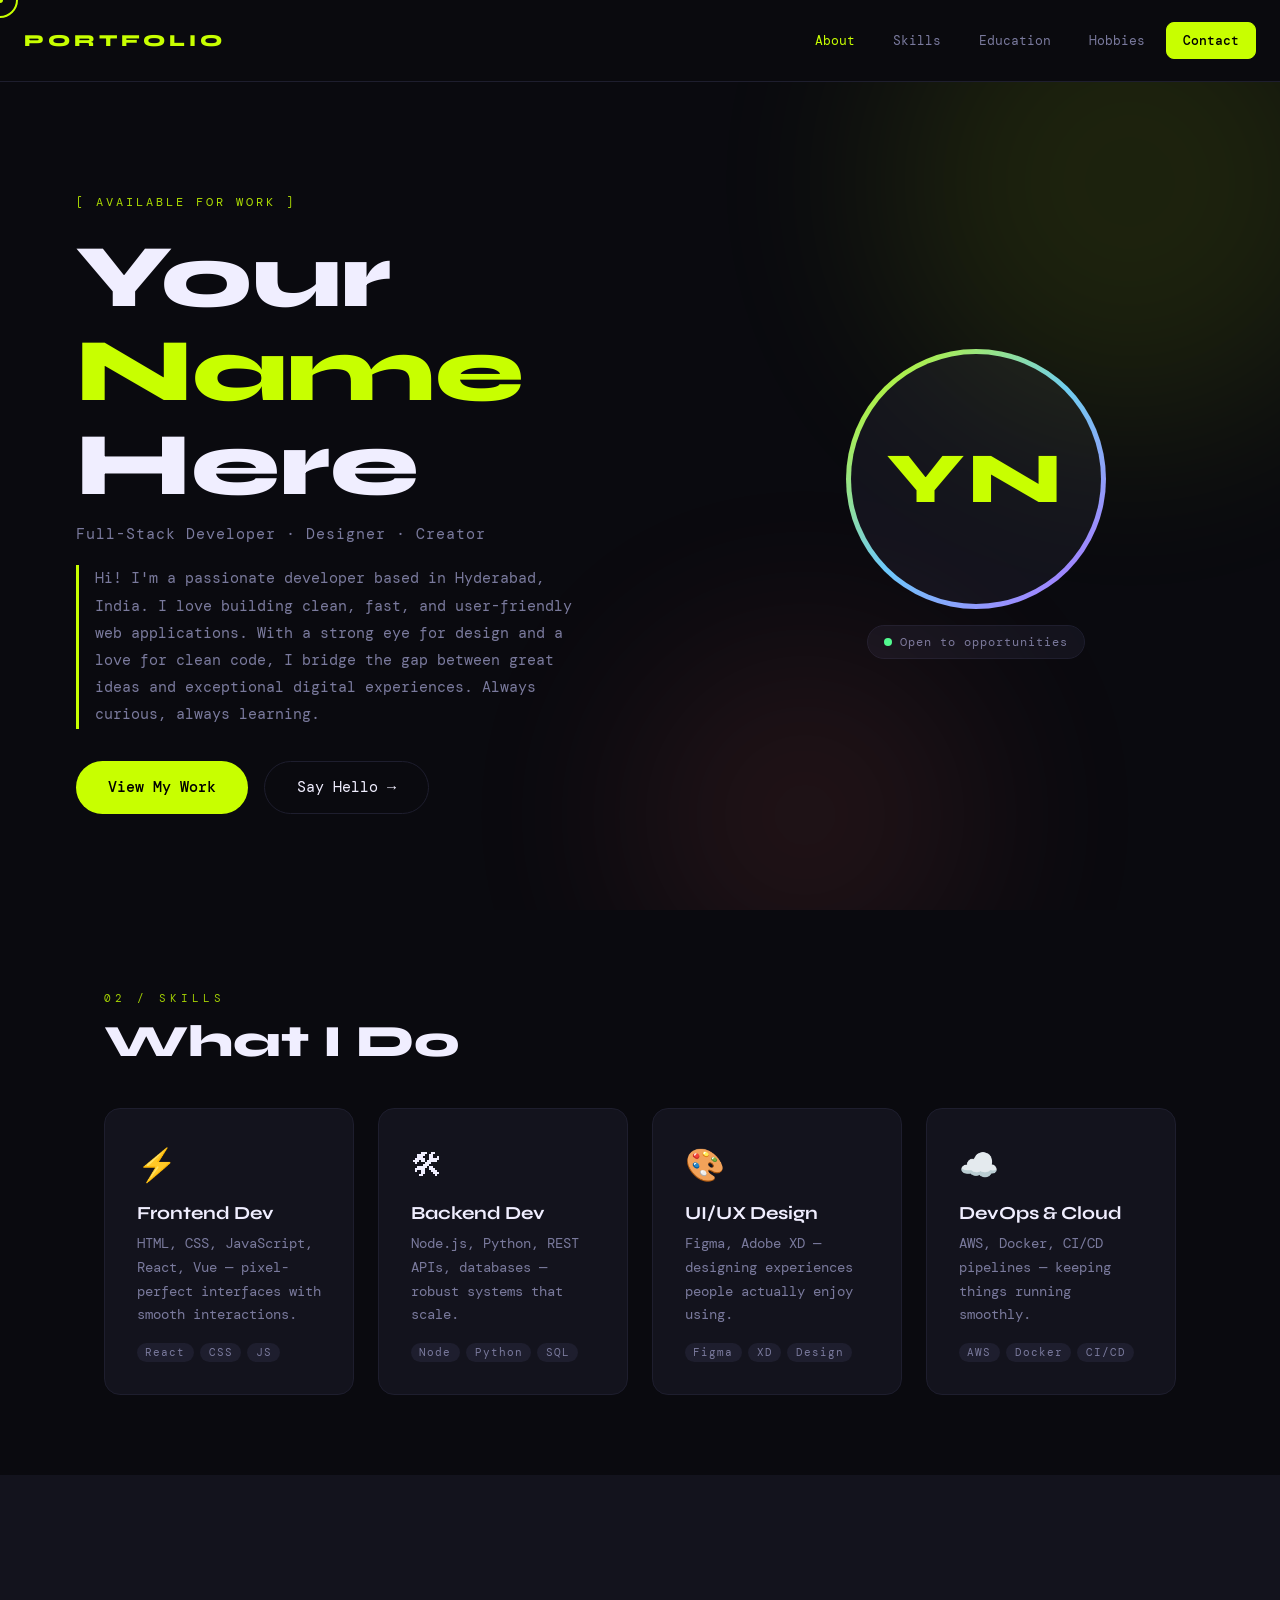
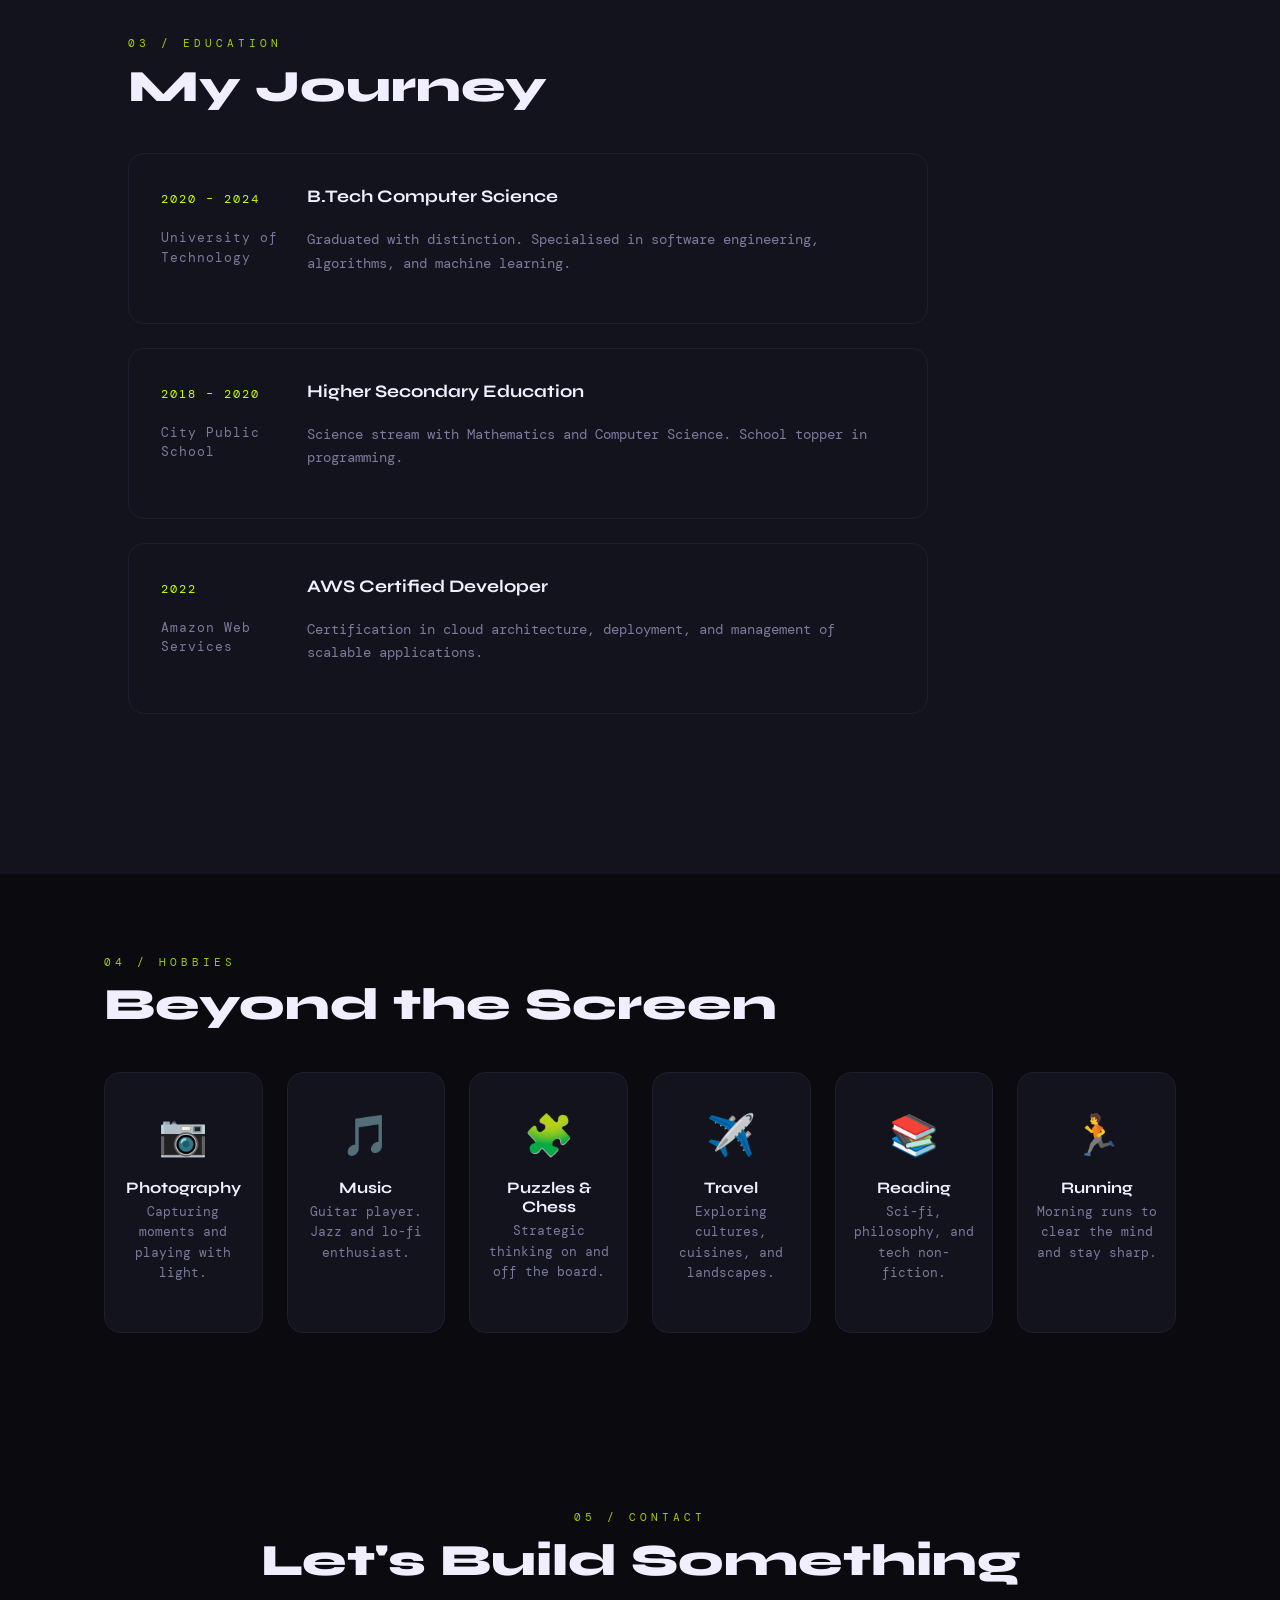
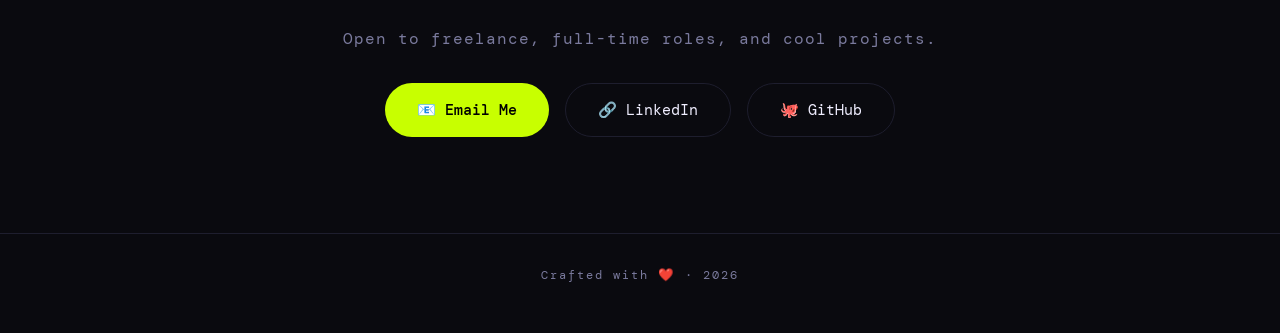
==== index.html @ 64af5836 "Add files via upload" ====
<!DOCTYPE html>
<html lang="en">
<head>
  <meta charset="UTF-8" />
  <meta name="viewport" content="width=device-width, initial-scale=1.0"/>
  <title>My Portfolio</title>

  <!-- ✅ Bootstrap 5 CSS (Bootstrap component requirement) -->
  <link href="https://cdn.jsdelivr.net/npm/bootstrap@5.3.3/dist/css/bootstrap.min.css" rel="stylesheet"/>

  <!-- Google Fonts -->
  <link href="https://fonts.googleapis.com/css2?family=Syne:wght@400;700;800&family=DM+Mono:wght@300;400;500&display=swap" rel="stylesheet"/>

  <!-- ✅ External CSS file -->
  <link rel="stylesheet" href="style.css" />
</head>
<body>

  <!-- Custom Cursor -->
  <div class="cursor" id="cursor"></div>
  <div class="cursor-dot" id="cursorDot"></div>

  <!-- ✅ BOOTSTRAP NAVBAR COMPONENT (responsive hamburger on mobile) -->
  <nav class="navbar navbar-expand-lg sticky-top custom-navbar">
    <div class="container-fluid px-4">
      <a class="navbar-brand logo" href="#">PORTFOLIO</a>

      <button class="navbar-toggler custom-toggler" type="button"
              data-bs-toggle="collapse" data-bs-target="#navMenu"
              aria-controls="navMenu" aria-expanded="false" aria-label="Toggle navigation">
        <span class="navbar-toggler-icon"></span>
      </button>

      <div class="collapse navbar-collapse justify-content-end" id="navMenu">
        <div class="navbar-nav gap-1 align-items-lg-center">
          <button class="nav-btn" data-target="about">About</button>
          <button class="nav-btn" data-target="skills">Skills</button>
          <button class="nav-btn" data-target="education">Education</button>
          <button class="nav-btn" data-target="hobbies">Hobbies</button>
          <button class="nav-btn cta-btn" data-target="contact">Contact</button>
        </div>
      </div>
    </div>
  </nav>

  <!-- ✅ HERO — Name + Photo/Avatar + Bio -->
  <section class="hero" id="about">
    <div class="container-fluid">
      <div class="row align-items-center gy-5">

        <!-- Left: Name + Bio -->
        <div class="col-lg-7 col-12">
          <div class="hero-tag">[ AVAILABLE FOR WORK ]</div>

          <!-- ✅ NAME -->
          <h1 class="hero-name">Your <span class="highlight">Name</span><br/>Here</h1>
          <p class="hero-role">Full-Stack Developer · Designer · Creator</p>

          <!-- ✅ BIO -->
          <p class="hero-bio">
            Hi! I'm a passionate developer based in Hyderabad, India. I love building
            clean, fast, and user-friendly web applications. With a strong eye for design
            and a love for clean code, I bridge the gap between great ideas and
            exceptional digital experiences. Always curious, always learning.
          </p>

          <div class="hero-btns">
            <button class="btn-primary" onclick="scrollToSection('skills')">View My Work</button>
            <button class="btn-outline" onclick="scrollToSection('contact')">Say Hello →</button>
          </div>
        </div>

        <!-- Right: ✅ PHOTO / AVATAR -->
        <div class="col-lg-5 col-12 text-center">
          <div class="avatar-wrapper">
            <div class="avatar-ring">
              <!--
                Initials avatar shown by default.
                To use your real photo, remove the div below and uncomment the img tag.
              -->
              <div class="avatar-initials" id="avatarInitials">YN</div>
              <!-- <img src="your-photo.jpg" alt="Your Name" class="avatar-photo"/> -->
            </div>
            <div class="avatar-status">
              <span class="status-dot"></span> Open to opportunities
            </div>
          </div>
        </div>

      </div>
    </div>
    <div class="hero-blob blob1"></div>
    <div class="hero-blob blob2"></div>
  </section>

  <!-- SKILLS -->
  <section class="section" id="skills">
    <div class="section-label">02 / SKILLS</div>
    <h2 class="section-title">What I Do</h2>

    <!-- ✅ Bootstrap responsive grid -->
    <div class="row gy-4">
      <div class="col-lg-3 col-sm-6 col-12">
        <div class="card skill-card h-100" data-color="#ff6b6b">
          <div class="card-icon">⚡</div>
          <h3>Frontend Dev</h3>
          <p>HTML, CSS, JavaScript, React, Vue — pixel-perfect interfaces with smooth interactions.</p>
          <!-- ✅ Bootstrap Badges -->
          <div class="card-tags">
            <span class="badge bs-badge">React</span>
            <span class="badge bs-badge">CSS</span>
            <span class="badge bs-badge">JS</span>
          </div>
        </div>
      </div>
      <div class="col-lg-3 col-sm-6 col-12">
        <div class="card skill-card h-100" data-color="#6bcbff">
          <div class="card-icon">🛠</div>
          <h3>Backend Dev</h3>
          <p>Node.js, Python, REST APIs, databases — robust systems that scale.</p>
          <div class="card-tags">
            <span class="badge bs-badge">Node</span>
            <span class="badge bs-badge">Python</span>
            <span class="badge bs-badge">SQL</span>
          </div>
        </div>
      </div>
      <div class="col-lg-3 col-sm-6 col-12">
        <div class="card skill-card h-100" data-color="#b46bff">
          <div class="card-icon">🎨</div>
          <h3>UI/UX Design</h3>
          <p>Figma, Adobe XD — designing experiences people actually enjoy using.</p>
          <div class="card-tags">
            <span class="badge bs-badge">Figma</span>
            <span class="badge bs-badge">XD</span>
            <span class="badge bs-badge">Design</span>
          </div>
        </div>
      </div>
      <div class="col-lg-3 col-sm-6 col-12">
        <div class="card skill-card h-100" data-color="#6bffb4">
          <div class="card-icon">☁️</div>
          <h3>DevOps & Cloud</h3>
          <p>AWS, Docker, CI/CD pipelines — keeping things running smoothly.</p>
          <div class="card-tags">
            <span class="badge bs-badge">AWS</span>
            <span class="badge bs-badge">Docker</span>
            <span class="badge bs-badge">CI/CD</span>
          </div>
        </div>
      </div>
    </div>
  </section>

  <!-- EDUCATION -->
  <section class="alt-section" id="education">
    <div class="section">
      <div class="section-label">03 / EDUCATION</div>
      <h2 class="section-title">My Journey</h2>
      <div class="timeline">
        <div class="timeline-item card" data-color="#ffd86b">
          <div class="timeline-year">2020 – 2024</div>
          <h3>B.Tech Computer Science</h3>
          <div class="timeline-school">University of Technology</div>
          <p>Graduated with distinction. Specialised in software engineering, algorithms, and machine learning.</p>
        </div>
        <div class="timeline-item card" data-color="#ff9f6b">
          <div class="timeline-year">2018 – 2020</div>
          <h3>Higher Secondary Education</h3>
          <div class="timeline-school">City Public School</div>
          <p>Science stream with Mathematics and Computer Science. School topper in programming.</p>
        </div>
        <div class="timeline-item card" data-color="#6bffda">
          <div class="timeline-year">2022</div>
          <h3>AWS Certified Developer</h3>
          <div class="timeline-school">Amazon Web Services</div>
          <p>Certification in cloud architecture, deployment, and management of scalable applications.</p>
        </div>
      </div>
    </div>
  </section>

  <!-- HOBBIES -->
  <section class="section" id="hobbies">
    <div class="section-label">04 / HOBBIES</div>
    <h2 class="section-title">Beyond the Screen</h2>

    <!-- ✅ Bootstrap responsive grid -->
    <div class="row gy-4">
      <div class="col-lg-2 col-sm-4 col-6">
        <div class="hobby-card card h-100" data-color="#ff6b9d">
          <span class="hobby-emoji">📷</span><h3>Photography</h3>
          <p>Capturing moments and playing with light.</p>
        </div>
      </div>
      <div class="col-lg-2 col-sm-4 col-6">
        <div class="hobby-card card h-100" data-color="#6b9dff">
          <span class="hobby-emoji">🎵</span><h3>Music</h3>
          <p>Guitar player. Jazz and lo-fi enthusiast.</p>
        </div>
      </div>
      <div class="col-lg-2 col-sm-4 col-6">
        <div class="hobby-card card h-100" data-color="#ffb36b">
          <span class="hobby-emoji">🧩</span><h3>Puzzles & Chess</h3>
          <p>Strategic thinking on and off the board.</p>
        </div>
      </div>
      <div class="col-lg-2 col-sm-4 col-6">
        <div class="hobby-card card h-100" data-color="#6bffb4">
          <span class="hobby-emoji">✈️</span><h3>Travel</h3>
          <p>Exploring cultures, cuisines, and landscapes.</p>
        </div>
      </div>
      <div class="col-lg-2 col-sm-4 col-6">
        <div class="hobby-card card h-100" data-color="#d46bff">
          <span class="hobby-emoji">📚</span><h3>Reading</h3>
          <p>Sci-fi, philosophy, and tech non-fiction.</p>
        </div>
      </div>
      <div class="col-lg-2 col-sm-4 col-6">
        <div class="hobby-card card h-100" data-color="#ff6b6b">
          <span class="hobby-emoji">🏃</span><h3>Running</h3>
          <p>Morning runs to clear the mind and stay sharp.</p>
        </div>
      </div>
    </div>
  </section>

  <!-- CONTACT -->
  <section class="section contact-section" id="contact">
    <div class="section-label">05 / CONTACT</div>
    <h2 class="section-title">Let's Build Something</h2>
    <p class="contact-sub">Open to freelance, full-time roles, and cool projects.</p>
    <div class="contact-btns">
      <button class="btn-primary" onclick="alert('Opening Email...')">📧 Email Me</button>
      <button class="btn-outline" onclick="alert('Opening LinkedIn...')">🔗 LinkedIn</button>
      <button class="btn-outline" onclick="alert('Opening GitHub...')">🐙 GitHub</button>
    </div>
  </section>

  <footer>
    <p>Crafted with ❤️ · <span id="year"></span></p>
  </footer>

  <!-- ✅ Bootstrap 5 JS (required for navbar mobile collapse) -->
  <script src="https://cdn.jsdelivr.net/npm/bootstrap@5.3.3/dist/js/bootstrap.bundle.min.js"></script>
  <script src="script.js"></script>
</body>
</html>
---- style.css ----
/* ─── CSS Variables ─────────────────────────────────────── */
:root {
  --bg: #0a0a0f;
  --surface: #13131d;
  --border: #1e1e2e;
  --text: #f0eeff;
  --muted: #7a7a9d;
  --accent: #c8ff00;
  --accent2: #ff6b6b;
  --font-display: 'Syne', sans-serif;
  --font-mono: 'DM Mono', monospace;
  --radius: 16px;
  --transition: 0.35s cubic-bezier(0.4, 0, 0.2, 1);
}

/* ─── Reset ──────────────────────────────────────────────── */
*, *::before, *::after { box-sizing: border-box; margin: 0; padding: 0; }
html { scroll-behavior: smooth; }
body {
  background: var(--bg);
  color: var(--text);
  font-family: var(--font-mono);
  cursor: none;
  overflow-x: hidden;
}

/* ─── Custom Cursor ──────────────────────────────────────── */
.cursor {
  width: 36px; height: 36px;
  border: 2px solid var(--accent);
  border-radius: 50%;
  position: fixed;
  top: 0; left: 0;
  pointer-events: none;
  z-index: 9999;
  transition: transform 0.1s ease, border-color 0.3s ease,
              background 0.3s ease, width 0.25s ease,
              height 0.25s ease, opacity 0.3s ease;
  transform: translate(-50%, -50%);
}
.cursor-dot {
  width: 6px; height: 6px;
  background: var(--accent);
  border-radius: 50%;
  position: fixed;
  top: 0; left: 0;
  pointer-events: none;
  z-index: 9999;
  transform: translate(-50%, -50%);
  transition: background 0.3s ease;
}
body.cursor-circle .cursor {
  width: 60px; height: 60px;
  border-color: var(--accent2);
  background: rgba(255, 107, 107, 0.1);
}
body.cursor-circle .cursor-dot { background: var(--accent2); }
body.cursor-hand { cursor: pointer; }
body.cursor-hand .cursor  { opacity: 0; }
body.cursor-hand .cursor-dot { opacity: 0; }

/* ─── Bootstrap Navbar Override ──────────────────────────── */
.custom-navbar {
  background: rgba(10, 10, 15, 0.9) !important;
  backdrop-filter: blur(14px);
  border-bottom: 1px solid var(--border);
  padding: 0.85rem 0;
}
.navbar-brand.logo {
  font-family: var(--font-display);
  font-weight: 800;
  font-size: 1.05rem;
  letter-spacing: 4px;
  color: var(--accent) !important;
  text-decoration: none;
}

/* Override Bootstrap hamburger icon color */
.custom-toggler { border-color: var(--border) !important; }
.custom-toggler .navbar-toggler-icon {
  filter: invert(1) sepia(1) saturate(5) hue-rotate(30deg);
}
.custom-toggler:focus { box-shadow: 0 0 0 2px var(--accent) !important; }

/* Collapsed nav on mobile — add padding */
#navMenu { padding: 0.5rem 0; }
#navMenu .navbar-nav { flex-direction: column; gap: 0.25rem; }
@media (min-width: 992px) {
  #navMenu .navbar-nav { flex-direction: row; }
}

/* ─── Nav Buttons ────────────────────────────────────────── */
.nav-btn {
  background: transparent;
  border: 1px solid transparent;
  color: var(--muted);
  font-family: var(--font-mono);
  font-size: 0.82rem;
  padding: 0.5rem 1rem;
  border-radius: 8px;
  cursor: pointer;
  transition: color var(--transition), border-color var(--transition),
              background var(--transition), transform 0.15s ease;
}
.nav-btn:hover {
  color: var(--text);
  border-color: var(--border);
  background: var(--surface);
  transform: translateY(-2px);
}
.nav-btn:active {
  background: var(--accent);
  color: #000;
  border-color: var(--accent);
  transform: scale(0.95);
}
.cta-btn {
  background: var(--accent) !important;
  color: #000 !important;
  font-weight: 500;
  border-color: var(--accent) !important;
}
.cta-btn:hover { background: #d8ff20 !important; transform: translateY(-2px) scale(1.04); }
.cta-btn:active { background: #aadd00 !important; transform: scale(0.95); }

/* ─── Action Buttons ─────────────────────────────────────── */
.btn-primary {
  background: var(--accent);
  color: #000;
  border: none;
  font-family: var(--font-mono);
  font-size: 0.95rem;
  font-weight: 500;
  padding: 0.9rem 2rem;
  border-radius: 50px;
  cursor: pointer;
  transition: background var(--transition), transform 0.15s ease, box-shadow var(--transition);
}
.btn-primary:hover { background: #d8ff20; transform: translateY(-3px); box-shadow: 0 12px 40px rgba(200,255,0,0.25); }
.btn-primary:active { background: #aacc00; transform: scale(0.95); box-shadow: none; }

.btn-outline {
  background: transparent;
  color: var(--text);
  border: 1.5px solid var(--border);
  font-family: var(--font-mono);
  font-size: 0.95rem;
  padding: 0.9rem 2rem;
  border-radius: 50px;
  cursor: pointer;
  transition: border-color var(--transition), background var(--transition),
              color var(--transition), transform 0.15s ease;
}
.btn-outline:hover { border-color: var(--accent); color: var(--accent); transform: translateY(-3px); }
.btn-outline:active { background: var(--accent); color: #000; border-color: var(--accent); transform: scale(0.95); }

/* ─── Hero ───────────────────────────────────────────────── */
.hero {
  min-height: 92vh;
  display: flex;
  flex-direction: column;
  justify-content: center;
  padding: 5rem 4rem 4rem;
  position: relative;
  overflow: hidden;
}
.hero-tag {
  font-size: 0.72rem;
  letter-spacing: 3px;
  color: var(--accent);
  margin-bottom: 1.2rem;
  opacity: 0.85;
}
.hero-name {
  font-family: var(--font-display);
  font-size: clamp(2.8rem, 7vw, 6rem);
  font-weight: 800;
  line-height: 1.05;
  margin-bottom: 0.7rem;
}
.highlight { color: var(--accent); }
.hero-role {
  font-size: 0.95rem;
  color: var(--muted);
  margin-bottom: 1.2rem;
  letter-spacing: 1px;
}

/* ✅ Bio paragraph */
.hero-bio {
  font-size: 0.92rem;
  color: var(--muted);
  line-height: 1.85;
  max-width: 520px;
  margin-bottom: 2rem;
  border-left: 3px solid var(--accent);
  padding-left: 1rem;
}

.hero-btns { display: flex; gap: 1rem; flex-wrap: wrap; }

/* ─── Avatar ─────────────────────────────────────────────── */
.avatar-wrapper { display: inline-block; position: relative; }

.avatar-ring {
  width: 260px;
  height: 260px;
  border-radius: 50%;
  background: linear-gradient(135deg, var(--accent) 0%, #6bcbff 50%, #b46bff 100%);
  padding: 4px;
  display: flex;
  align-items: center;
  justify-content: center;
  animation: spinRing 8s linear infinite;
  margin: 0 auto 1rem;
}
@keyframes spinRing {
  from { filter: hue-rotate(0deg); }
  to   { filter: hue-rotate(360deg); }
}

/* Initials avatar */
.avatar-initials {
  width: 250px;
  height: 250px;
  border-radius: 50%;
  background: var(--surface);
  display: flex;
  align-items: center;
  justify-content: center;
  font-family: var(--font-display);
  font-size: 4.5rem;
  font-weight: 800;
  color: var(--accent);
  letter-spacing: 4px;
  user-select: none;
}

/* Real photo avatar */
.avatar-photo {
  width: 250px;
  height: 250px;
  border-radius: 50%;
  object-fit: cover;
  display: block;
}

.avatar-status {
  display: inline-flex;
  align-items: center;
  gap: 0.5rem;
  font-size: 0.78rem;
  color: var(--muted);
  background: var(--surface);
  border: 1px solid var(--border);
  padding: 0.4rem 1rem;
  border-radius: 50px;
  letter-spacing: 1px;
}
.status-dot {
  width: 8px; height: 8px;
  background: #4cff91;
  border-radius: 50%;
  animation: pulse 2s infinite;
}
@keyframes pulse {
  0%, 100% { opacity: 1; transform: scale(1); }
  50%       { opacity: 0.5; transform: scale(0.8); }
}

/* Blobs */
.hero-blob {
  position: absolute;
  border-radius: 50%;
  filter: blur(100px);
  opacity: 0.1;
  pointer-events: none;
}
.blob1 {
  width: 500px; height: 500px;
  background: var(--accent);
  top: -150px; right: -100px;
  animation: float 8s ease-in-out infinite;
}
.blob2 {
  width: 350px; height: 350px;
  background: var(--accent2);
  bottom: -80px; right: 300px;
  animation: float 11s ease-in-out infinite reverse;
}
@keyframes float {
  0%, 100% { transform: translateY(0) scale(1); }
  50%       { transform: translateY(-25px) scale(1.04); }
}

/* ─── Sections ───────────────────────────────────────────── */
.section {
  padding: 5rem 4rem;
  max-width: 1200px;
  margin: 0 auto;
}
.alt-section {
  background: var(--surface);
  padding: 5rem 4rem;
}
.section-label {
  font-size: 0.7rem;
  letter-spacing: 4px;
  color: var(--accent);
  margin-bottom: 0.5rem;
  opacity: 0.8;
}
.section-title {
  font-family: var(--font-display);
  font-size: clamp(1.8rem, 4vw, 2.8rem);
  font-weight: 800;
  margin-bottom: 2.5rem;
}

/* ─── Cards (override Bootstrap card) ───────────────────── */
.card {
  background: var(--surface) !important;
  border: 1px solid var(--border) !important;
  border-radius: var(--radius) !important;
  color: var(--text) !important;
  padding: 2rem;
  transition: transform var(--transition), box-shadow var(--transition),
              border-color var(--transition), background var(--transition);
  position: relative;
  overflow: hidden;
}
.card::before {
  content: '';
  position: absolute;
  inset: 0;
  background: var(--card-color, transparent);
  opacity: 0;
  transition: opacity 0.4s ease;
  border-radius: var(--radius);
}
.card:hover { transform: translateY(-6px); border-color: var(--card-color, var(--accent)) !important; }
.card:hover::before { opacity: 0.07; }
.card:hover { box-shadow: 0 20px 60px rgba(0,0,0,0.4) !important; }
.card.clicked {
  border-color: var(--card-color, var(--accent)) !important;
  box-shadow: 0 0 0 3px var(--card-color, var(--accent)), 0 20px 60px rgba(0,0,0,0.5) !important;
  transform: translateY(-8px) scale(1.02);
}
.card.clicked::before { opacity: 0.14; }

/* ─── Skill Cards ────────────────────────────────────────── */
.skill-card .card-icon { font-size: 2rem; margin-bottom: 0.8rem; }
.skill-card h3 {
  font-family: var(--font-display);
  font-size: 1.15rem;
  font-weight: 700;
  margin-bottom: 0.5rem;
}
.skill-card p { color: var(--muted); font-size: 0.87rem; line-height: 1.7; margin-bottom: 1rem; }

/* ✅ Bootstrap Badge overrides */
.card-tags { display: flex; gap: 0.4rem; flex-wrap: wrap; }
.bs-badge {
  background: var(--border) !important;
  color: var(--muted) !important;
  font-family: var(--font-mono);
  font-size: 0.7rem !important;
  padding: 0.35em 0.75em !important;
  border-radius: 50px !important;
  font-weight: 400 !important;
  letter-spacing: 1px;
  transition: background 0.3s, color 0.3s;
}
.card.clicked .bs-badge { background: var(--card-color) !important; color: #000 !important; }

/* ─── Timeline / Education ───────────────────────────────── */
.timeline { display: flex; flex-direction: column; gap: 1.5rem; max-width: 800px; }
.timeline-item { display: grid; grid-template-columns: 130px 1fr; gap: 1rem; align-items: start; }
.timeline-year { font-size: 0.75rem; color: var(--accent); letter-spacing: 2px; padding-top: 0.25rem; white-space: nowrap; }
.timeline-school { font-size: 0.8rem; color: var(--muted); margin-bottom: 0.4rem; letter-spacing: 1px; }
.timeline-item h3 { font-family: var(--font-display); font-size: 1.1rem; font-weight: 700; margin-bottom: 0.3rem; }
.timeline-item p { color: var(--muted); font-size: 0.86rem; line-height: 1.7; }

/* ─── Hobby Cards ────────────────────────────────────────── */
.hobby-card { text-align: center; padding: 2rem 1rem; }
.hobby-emoji { display: block; font-size: 2.5rem; margin-bottom: 0.8rem; transition: transform 0.3s ease; }
.hobby-card:hover .hobby-emoji { transform: scale(1.3) rotate(-6deg); }
.hobby-card h3 { font-family: var(--font-display); font-size: 1rem; font-weight: 700; margin-bottom: 0.3rem; }
.hobby-card p { color: var(--muted); font-size: 0.8rem; line-height: 1.6; }

/* ─── Contact ────────────────────────────────────────────── */
.contact-section { text-align: center; padding: 6rem 4rem; }
.contact-sub { color: var(--muted); font-size: 1rem; margin-bottom: 2rem; letter-spacing: 1px; }
.contact-btns { display: flex; gap: 1rem; justify-content: center; flex-wrap: wrap; }

/* ─── Footer ─────────────────────────────────────────────── */
footer {
  text-align: center;
  padding: 2rem;
  color: var(--muted);
  font-size: 0.78rem;
  border-top: 1px solid var(--border);
  letter-spacing: 2px;
}

/* ─── Scrollbar ──────────────────────────────────────────── */
::-webkit-scrollbar { width: 6px; }
::-webkit-scrollbar-track { background: var(--bg); }
::-webkit-scrollbar-thumb { background: var(--border); border-radius: 3px; }
::-webkit-scrollbar-thumb:hover { background: var(--accent); }

/* ─── Responsive ─────────────────────────────────────────── */
@media (max-width: 991px) {
  .hero { padding: 4rem 2rem 3rem; min-height: auto; }
  .section { padding: 4rem 2rem; }
  .alt-section { padding: 4rem 2rem; }
  .contact-section { padding: 4rem 2rem; }
  .avatar-ring { width: 200px; height: 200px; }
  .avatar-initials { width: 192px; height: 192px; font-size: 3.5rem; }
  .avatar-photo { width: 192px; height: 192px; }
}
@media (max-width: 575px) {
  .hero-name { font-size: 2.4rem; }
  .timeline-item { grid-template-columns: 1fr; }
  .timeline-year { padding-top: 0; }
  .hero-bio { font-size: 0.87rem; }
  .avatar-ring { width: 160px; height: 160px; }
  .avatar-initials { width: 152px; height: 152px; font-size: 2.8rem; }
  .avatar-photo { width: 152px; height: 152px; }
}

/* ─── Page Load Fade ─────────────────────────────────────── */
body { animation: pageIn 0.6s ease both; }
@keyframes pageIn {
  from { opacity: 0; }
  to   { opacity: 1; }
}
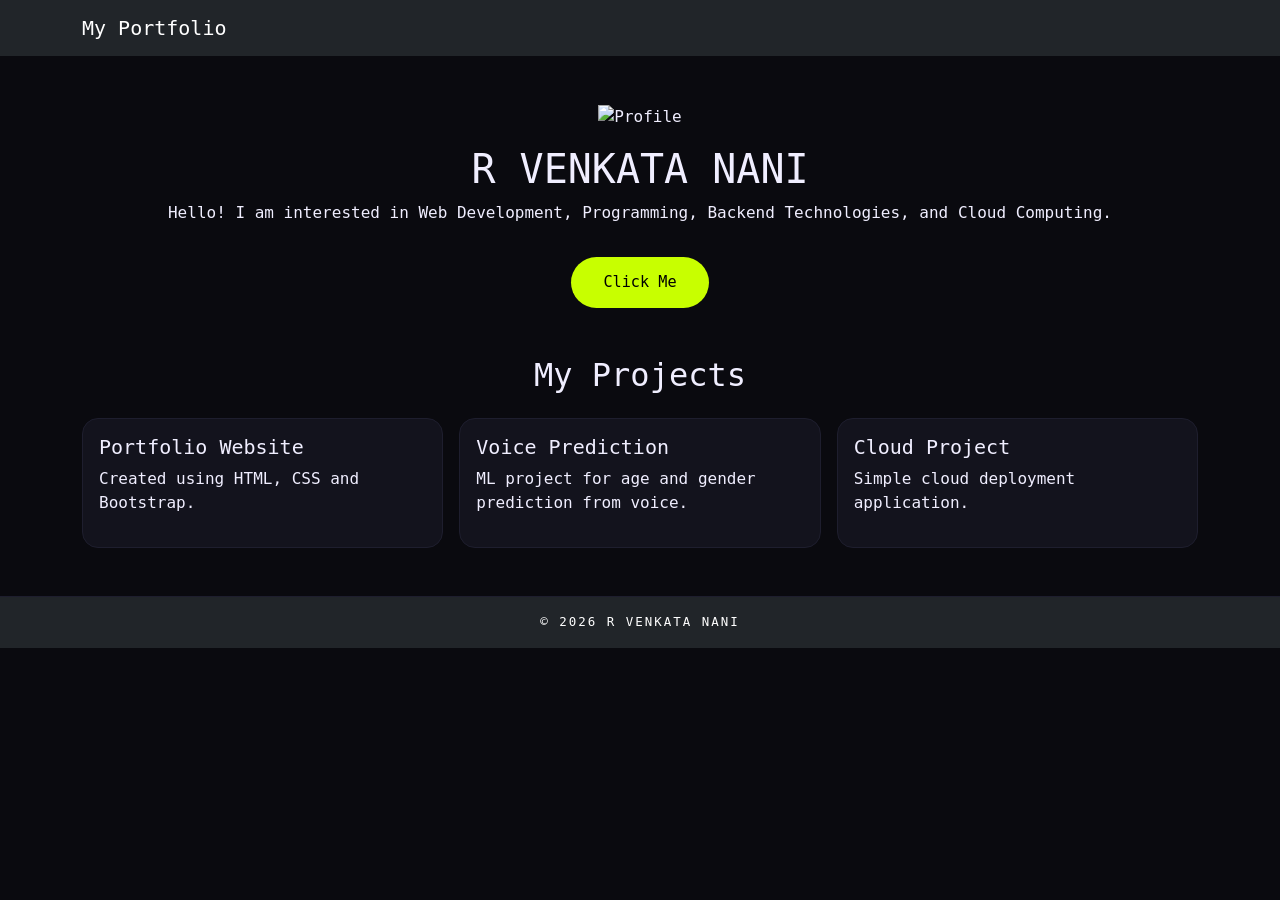
==== commit 887b83d8: "index.html" ====
--- a/index.html
+++ b/index.html
@@ -1,249 +1,59 @@
 <!DOCTYPE html>
 <html lang="en">
 <head>
-  <meta charset="UTF-8" />
-  <meta name="viewport" content="width=device-width, initial-scale=1.0"/>
-  <title>My Portfolio</title>
-
-  <!-- ✅ Bootstrap 5 CSS (Bootstrap component requirement) -->
-  <link href="https://cdn.jsdelivr.net/npm/bootstrap@5.3.3/dist/css/bootstrap.min.css" rel="stylesheet"/>
-
-  <!-- Google Fonts -->
-  <link href="https://fonts.googleapis.com/css2?family=Syne:wght@400;700;800&family=DM+Mono:wght@300;400;500&display=swap" rel="stylesheet"/>
-
-  <!-- ✅ External CSS file -->
-  <link rel="stylesheet" href="style.css" />
+    <meta charset="UTF-8">
+    <meta name="viewport" content="width=device-width, initial-scale=1.0">
+    <title>R VENKATA NANI Portfolio</title>
+    <link href="https://cdn.jsdelivr.net/npm/bootstrap@5.3.0/dist/css/bootstrap.min.css" rel="stylesheet">
+    <link rel="stylesheet" href="style.css">
 </head>
 <body>
 
-  <!-- Custom Cursor -->
-  <div class="cursor" id="cursor"></div>
-  <div class="cursor-dot" id="cursorDot"></div>
+<nav class="navbar navbar-dark bg-dark">
+    <div class="container">
+        <a class="navbar-brand" href="#">My Portfolio</a>
+    </div>
+</nav>
 
-  <!-- ✅ BOOTSTRAP NAVBAR COMPONENT (responsive hamburger on mobile) -->
-  <nav class="navbar navbar-expand-lg sticky-top custom-navbar">
-    <div class="container-fluid px-4">
-      <a class="navbar-brand logo" href="#">PORTFOLIO</a>
+<div class="container text-center mt-5">
+    <img src="https://via.placeholder.com/150" class="profile-img" alt="Profile">
+    <h1 class="mt-3">R VENKATA NANI</h1>
+    <p class="bio">
+        Hello! I am interested in Web Development, Programming,
+        Backend Technologies, and Cloud Computing.
+    </p>
+    <button class="btn btn-primary mt-3" onclick="showMessage()">Click Me</button>
+    <p id="message" class="mt-3 text-success fw-bold"></p>
+</div>
 
-      <button class="navbar-toggler custom-toggler" type="button"
-              data-bs-toggle="collapse" data-bs-target="#navMenu"
-              aria-controls="navMenu" aria-expanded="false" aria-label="Toggle navigation">
-        <span class="navbar-toggler-icon"></span>
-      </button>
+<div class="container mt-5">
+    <h2 class="text-center mb-4">My Projects</h2>
+    <div class="row g-3">
+        <div class="col-md-4">
+            <div class="card p-3">
+                <h5>Portfolio Website</h5>
+                <p>Created using HTML, CSS and Bootstrap.</p>
+            </div>
+        </div>
+        <div class="col-md-4">
+            <div class="card p-3">
+                <h5>Voice Prediction</h5>
+                <p>ML project for age and gender prediction from voice.</p>
+            </div>
+        </div>
+        <div class="col-md-4">
+            <div class="card p-3">
+                <h5>Cloud Project</h5>
+                <p>Simple cloud deployment application.</p>
+            </div>
+        </div>
+    </div>
+</div>
 
-      <div class="collapse navbar-collapse justify-content-end" id="navMenu">
-        <div class="navbar-nav gap-1 align-items-lg-center">
-          <button class="nav-btn" data-target="about">About</button>
-          <button class="nav-btn" data-target="skills">Skills</button>
-          <button class="nav-btn" data-target="education">Education</button>
-          <button class="nav-btn" data-target="hobbies">Hobbies</button>
-          <button class="nav-btn cta-btn" data-target="contact">Contact</button>
-        </div>
-      </div>
-    </div>
-  </nav>
+<footer class="text-center mt-5 p-3 bg-dark text-white">
+    © 2026 R VENKATA NANI
+</footer>
 
-  <!-- ✅ HERO — Name + Photo/Avatar + Bio -->
-  <section class="hero" id="about">
-    <div class="container-fluid">
-      <div class="row align-items-center gy-5">
-
-        <!-- Left: Name + Bio -->
-        <div class="col-lg-7 col-12">
-          <div class="hero-tag">[ AVAILABLE FOR WORK ]</div>
-
-          <!-- ✅ NAME -->
-          <h1 class="hero-name">Your <span class="highlight">Name</span><br/>Here</h1>
-          <p class="hero-role">Full-Stack Developer · Designer · Creator</p>
-
-          <!-- ✅ BIO -->
-          <p class="hero-bio">
-            Hi! I'm a passionate developer based in Hyderabad, India. I love building
-            clean, fast, and user-friendly web applications. With a strong eye for design
-            and a love for clean code, I bridge the gap between great ideas and
-            exceptional digital experiences. Always curious, always learning.
-          </p>
-
-          <div class="hero-btns">
-            <button class="btn-primary" onclick="scrollToSection('skills')">View My Work</button>
-            <button class="btn-outline" onclick="scrollToSection('contact')">Say Hello →</button>
-          </div>
-        </div>
-
-        <!-- Right: ✅ PHOTO / AVATAR -->
-        <div class="col-lg-5 col-12 text-center">
-          <div class="avatar-wrapper">
-            <div class="avatar-ring">
-              <!--
-                Initials avatar shown by default.
-                To use your real photo, remove the div below and uncomment the img tag.
-              -->
-              <div class="avatar-initials" id="avatarInitials">YN</div>
-              <!-- <img src="your-photo.jpg" alt="Your Name" class="avatar-photo"/> -->
-            </div>
-            <div class="avatar-status">
-              <span class="status-dot"></span> Open to opportunities
-            </div>
-          </div>
-        </div>
-
-      </div>
-    </div>
-    <div class="hero-blob blob1"></div>
-    <div class="hero-blob blob2"></div>
-  </section>
-
-  <!-- SKILLS -->
-  <section class="section" id="skills">
-    <div class="section-label">02 / SKILLS</div>
-    <h2 class="section-title">What I Do</h2>
-
-    <!-- ✅ Bootstrap responsive grid -->
-    <div class="row gy-4">
-      <div class="col-lg-3 col-sm-6 col-12">
-        <div class="card skill-card h-100" data-color="#ff6b6b">
-          <div class="card-icon">⚡</div>
-          <h3>Frontend Dev</h3>
-          <p>HTML, CSS, JavaScript, React, Vue — pixel-perfect interfaces with smooth interactions.</p>
-          <!-- ✅ Bootstrap Badges -->
-          <div class="card-tags">
-            <span class="badge bs-badge">React</span>
-            <span class="badge bs-badge">CSS</span>
-            <span class="badge bs-badge">JS</span>
-          </div>
-        </div>
-      </div>
-      <div class="col-lg-3 col-sm-6 col-12">
-        <div class="card skill-card h-100" data-color="#6bcbff">
-          <div class="card-icon">🛠</div>
-          <h3>Backend Dev</h3>
-          <p>Node.js, Python, REST APIs, databases — robust systems that scale.</p>
-          <div class="card-tags">
-            <span class="badge bs-badge">Node</span>
-            <span class="badge bs-badge">Python</span>
-            <span class="badge bs-badge">SQL</span>
-          </div>
-        </div>
-      </div>
-      <div class="col-lg-3 col-sm-6 col-12">
-        <div class="card skill-card h-100" data-color="#b46bff">
-          <div class="card-icon">🎨</div>
-          <h3>UI/UX Design</h3>
-          <p>Figma, Adobe XD — designing experiences people actually enjoy using.</p>
-          <div class="card-tags">
-            <span class="badge bs-badge">Figma</span>
-            <span class="badge bs-badge">XD</span>
-            <span class="badge bs-badge">Design</span>
-          </div>
-        </div>
-      </div>
-      <div class="col-lg-3 col-sm-6 col-12">
-        <div class="card skill-card h-100" data-color="#6bffb4">
-          <div class="card-icon">☁️</div>
-          <h3>DevOps & Cloud</h3>
-          <p>AWS, Docker, CI/CD pipelines — keeping things running smoothly.</p>
-          <div class="card-tags">
-            <span class="badge bs-badge">AWS</span>
-            <span class="badge bs-badge">Docker</span>
-            <span class="badge bs-badge">CI/CD</span>
-          </div>
-        </div>
-      </div>
-    </div>
-  </section>
-
-  <!-- EDUCATION -->
-  <section class="alt-section" id="education">
-    <div class="section">
-      <div class="section-label">03 / EDUCATION</div>
-      <h2 class="section-title">My Journey</h2>
-      <div class="timeline">
-        <div class="timeline-item card" data-color="#ffd86b">
-          <div class="timeline-year">2020 – 2024</div>
-          <h3>B.Tech Computer Science</h3>
-          <div class="timeline-school">University of Technology</div>
-          <p>Graduated with distinction. Specialised in software engineering, algorithms, and machine learning.</p>
-        </div>
-        <div class="timeline-item card" data-color="#ff9f6b">
-          <div class="timeline-year">2018 – 2020</div>
-          <h3>Higher Secondary Education</h3>
-          <div class="timeline-school">City Public School</div>
-          <p>Science stream with Mathematics and Computer Science. School topper in programming.</p>
-        </div>
-        <div class="timeline-item card" data-color="#6bffda">
-          <div class="timeline-year">2022</div>
-          <h3>AWS Certified Developer</h3>
-          <div class="timeline-school">Amazon Web Services</div>
-          <p>Certification in cloud architecture, deployment, and management of scalable applications.</p>
-        </div>
-      </div>
-    </div>
-  </section>
-
-  <!-- HOBBIES -->
-  <section class="section" id="hobbies">
-    <div class="section-label">04 / HOBBIES</div>
-    <h2 class="section-title">Beyond the Screen</h2>
-
-    <!-- ✅ Bootstrap responsive grid -->
-    <div class="row gy-4">
-      <div class="col-lg-2 col-sm-4 col-6">
-        <div class="hobby-card card h-100" data-color="#ff6b9d">
-          <span class="hobby-emoji">📷</span><h3>Photography</h3>
-          <p>Capturing moments and playing with light.</p>
-        </div>
-      </div>
-      <div class="col-lg-2 col-sm-4 col-6">
-        <div class="hobby-card card h-100" data-color="#6b9dff">
-          <span class="hobby-emoji">🎵</span><h3>Music</h3>
-          <p>Guitar player. Jazz and lo-fi enthusiast.</p>
-        </div>
-      </div>
-      <div class="col-lg-2 col-sm-4 col-6">
-        <div class="hobby-card card h-100" data-color="#ffb36b">
-          <span class="hobby-emoji">🧩</span><h3>Puzzles & Chess</h3>
-          <p>Strategic thinking on and off the board.</p>
-        </div>
-      </div>
-      <div class="col-lg-2 col-sm-4 col-6">
-        <div class="hobby-card card h-100" data-color="#6bffb4">
-          <span class="hobby-emoji">✈️</span><h3>Travel</h3>
-          <p>Exploring cultures, cuisines, and landscapes.</p>
-        </div>
-      </div>
-      <div class="col-lg-2 col-sm-4 col-6">
-        <div class="hobby-card card h-100" data-color="#d46bff">
-          <span class="hobby-emoji">📚</span><h3>Reading</h3>
-          <p>Sci-fi, philosophy, and tech non-fiction.</p>
-        </div>
-      </div>
-      <div class="col-lg-2 col-sm-4 col-6">
-        <div class="hobby-card card h-100" data-color="#ff6b6b">
-          <span class="hobby-emoji">🏃</span><h3>Running</h3>
-          <p>Morning runs to clear the mind and stay sharp.</p>
-        </div>
-      </div>
-    </div>
-  </section>
-
-  <!-- CONTACT -->
-  <section class="section contact-section" id="contact">
-    <div class="section-label">05 / CONTACT</div>
-    <h2 class="section-title">Let's Build Something</h2>
-    <p class="contact-sub">Open to freelance, full-time roles, and cool projects.</p>
-    <div class="contact-btns">
-      <button class="btn-primary" onclick="alert('Opening Email...')">📧 Email Me</button>
-      <button class="btn-outline" onclick="alert('Opening LinkedIn...')">🔗 LinkedIn</button>
-      <button class="btn-outline" onclick="alert('Opening GitHub...')">🐙 GitHub</button>
-    </div>
-  </section>
-
-  <footer>
-    <p>Crafted with ❤️ · <span id="year"></span></p>
-  </footer>
-
-  <!-- ✅ Bootstrap 5 JS (required for navbar mobile collapse) -->
-  <script src="https://cdn.jsdelivr.net/npm/bootstrap@5.3.3/dist/js/bootstrap.bundle.min.js"></script>
-  <script src="script.js"></script>
+<script src="script.js"></script>
 </body>
 </html>
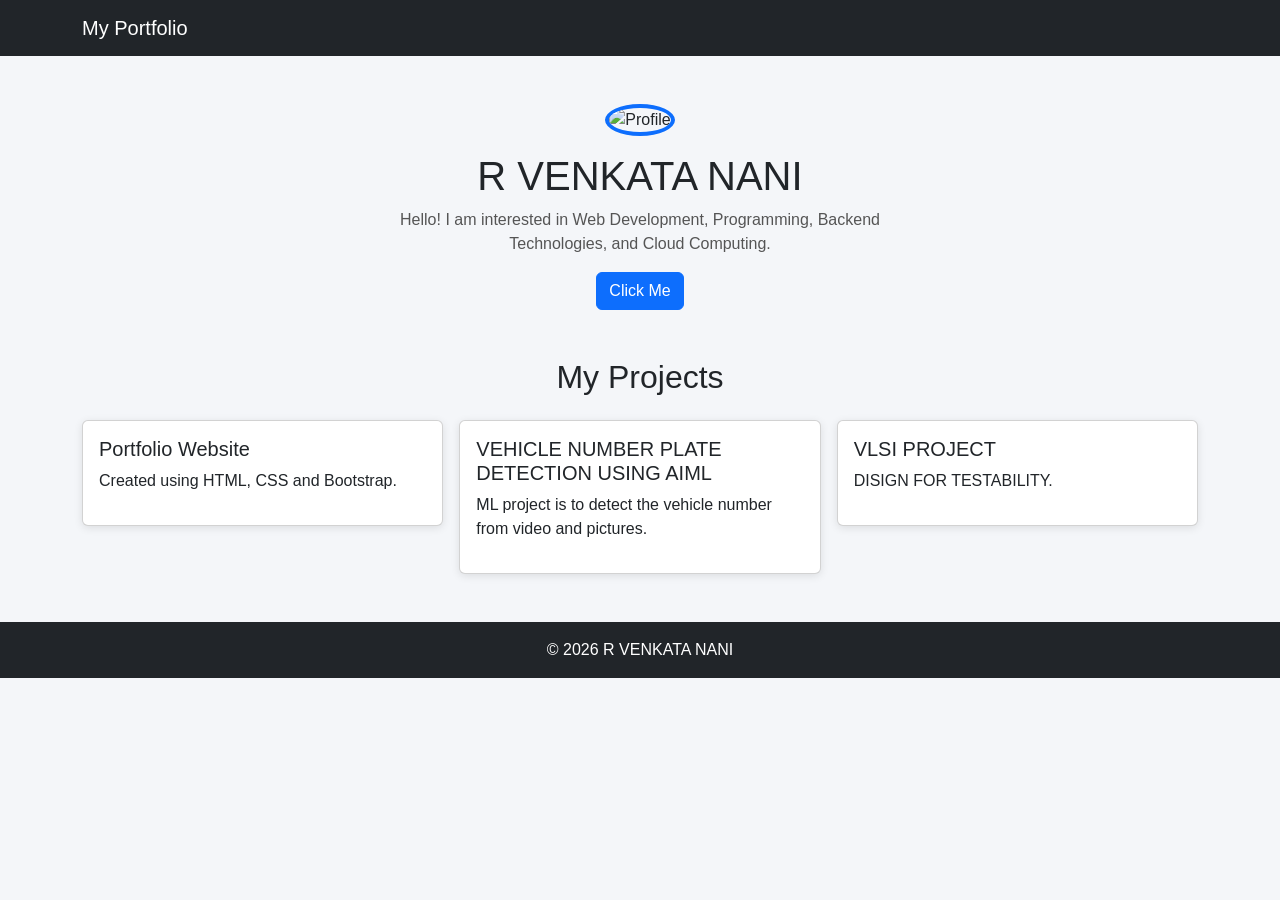
==== commit 85fcc003: "Update index.html" ====
--- a/index.html
+++ b/index.html
@@ -37,14 +37,14 @@
         </div>
         <div class="col-md-4">
             <div class="card p-3">
-                <h5>Voice Prediction</h5>
-                <p>ML project for age and gender prediction from voice.</p>
+                <h5>VEHICLE NUMBER PLATE DETECTION USING AIML</h5>
+                <p>ML project is to detect the vehicle number from video and pictures.</p>
             </div>
         </div>
         <div class="col-md-4">
             <div class="card p-3">
-                <h5>Cloud Project</h5>
-                <p>Simple cloud deployment application.</p>
+                <h5>VLSI PROJECT</h5>
+                <p>DISIGN FOR TESTABILITY.</p>
             </div>
         </div>
     </div>
--- a/style.css
+++ b/style.css
@@ -1,437 +1,26 @@
-/* ─── CSS Variables ─────────────────────────────────────── */
-:root {
-  --bg: #0a0a0f;
-  --surface: #13131d;
-  --border: #1e1e2e;
-  --text: #f0eeff;
-  --muted: #7a7a9d;
-  --accent: #c8ff00;
-  --accent2: #ff6b6b;
-  --font-display: 'Syne', sans-serif;
-  --font-mono: 'DM Mono', monospace;
-  --radius: 16px;
-  --transition: 0.35s cubic-bezier(0.4, 0, 0.2, 1);
+body {
+    font-family: Arial, sans-serif;
+    background-color: #f4f6f9;
 }
 
-/* ─── Reset ──────────────────────────────────────────────── */
-*, *::before, *::after { box-sizing: border-box; margin: 0; padding: 0; }
-html { scroll-behavior: smooth; }
-body {
-  background: var(--bg);
-  color: var(--text);
-  font-family: var(--font-mono);
-  cursor: none;
-  overflow-x: hidden;
+.profile-img {
+    width: 150px;
+    height: 150px;
+    border-radius: 50%;
+    border: 4px solid #0d6efd;
 }
 
-/* ─── Custom Cursor ──────────────────────────────────────── */
-.cursor {
-  width: 36px; height: 36px;
-  border: 2px solid var(--accent);
-  border-radius: 50%;
-  position: fixed;
-  top: 0; left: 0;
-  pointer-events: none;
-  z-index: 9999;
-  transition: transform 0.1s ease, border-color 0.3s ease,
-              background 0.3s ease, width 0.25s ease,
-              height 0.25s ease, opacity 0.3s ease;
-  transform: translate(-50%, -50%);
-}
-.cursor-dot {
-  width: 6px; height: 6px;
-  background: var(--accent);
-  border-radius: 50%;
-  position: fixed;
-  top: 0; left: 0;
-  pointer-events: none;
-  z-index: 9999;
-  transform: translate(-50%, -50%);
-  transition: background 0.3s ease;
-}
-body.cursor-circle .cursor {
-  width: 60px; height: 60px;
-  border-color: var(--accent2);
-  background: rgba(255, 107, 107, 0.1);
-}
-body.cursor-circle .cursor-dot { background: var(--accent2); }
-body.cursor-hand { cursor: pointer; }
-body.cursor-hand .cursor  { opacity: 0; }
-body.cursor-hand .cursor-dot { opacity: 0; }
-
-/* ─── Bootstrap Navbar Override ──────────────────────────── */
-.custom-navbar {
-  background: rgba(10, 10, 15, 0.9) !important;
-  backdrop-filter: blur(14px);
-  border-bottom: 1px solid var(--border);
-  padding: 0.85rem 0;
-}
-.navbar-brand.logo {
-  font-family: var(--font-display);
-  font-weight: 800;
-  font-size: 1.05rem;
-  letter-spacing: 4px;
-  color: var(--accent) !important;
-  text-decoration: none;
+.bio {
+    max-width: 550px;
+    margin: auto;
+    color: #555;
 }
 
-/* Override Bootstrap hamburger icon color */
-.custom-toggler { border-color: var(--border) !important; }
-.custom-toggler .navbar-toggler-icon {
-  filter: invert(1) sepia(1) saturate(5) hue-rotate(30deg);
-}
-.custom-toggler:focus { box-shadow: 0 0 0 2px var(--accent) !important; }
-
-/* Collapsed nav on mobile — add padding */
-#navMenu { padding: 0.5rem 0; }
-#navMenu .navbar-nav { flex-direction: column; gap: 0.25rem; }
-@media (min-width: 992px) {
-  #navMenu .navbar-nav { flex-direction: row; }
+.card {
+    transition: 0.3s;
+    box-shadow: 0 2px 8px rgba(0,0,0,0.1);
 }
 
-/* ─── Nav Buttons ────────────────────────────────────────── */
-.nav-btn {
-  background: transparent;
-  border: 1px solid transparent;
-  color: var(--muted);
-  font-family: var(--font-mono);
-  font-size: 0.82rem;
-  padding: 0.5rem 1rem;
-  border-radius: 8px;
-  cursor: pointer;
-  transition: color var(--transition), border-color var(--transition),
-              background var(--transition), transform 0.15s ease;
+.card:hover {
+    transform: scale(1.05);
 }
-.nav-btn:hover {
-  color: var(--text);
-  border-color: var(--border);
-  background: var(--surface);
-  transform: translateY(-2px);
-}
-.nav-btn:active {
-  background: var(--accent);
-  color: #000;
-  border-color: var(--accent);
-  transform: scale(0.95);
-}
-.cta-btn {
-  background: var(--accent) !important;
-  color: #000 !important;
-  font-weight: 500;
-  border-color: var(--accent) !important;
-}
-.cta-btn:hover { background: #d8ff20 !important; transform: translateY(-2px) scale(1.04); }
-.cta-btn:active { background: #aadd00 !important; transform: scale(0.95); }
-
-/* ─── Action Buttons ─────────────────────────────────────── */
-.btn-primary {
-  background: var(--accent);
-  color: #000;
-  border: none;
-  font-family: var(--font-mono);
-  font-size: 0.95rem;
-  font-weight: 500;
-  padding: 0.9rem 2rem;
-  border-radius: 50px;
-  cursor: pointer;
-  transition: background var(--transition), transform 0.15s ease, box-shadow var(--transition);
-}
-.btn-primary:hover { background: #d8ff20; transform: translateY(-3px); box-shadow: 0 12px 40px rgba(200,255,0,0.25); }
-.btn-primary:active { background: #aacc00; transform: scale(0.95); box-shadow: none; }
-
-.btn-outline {
-  background: transparent;
-  color: var(--text);
-  border: 1.5px solid var(--border);
-  font-family: var(--font-mono);
-  font-size: 0.95rem;
-  padding: 0.9rem 2rem;
-  border-radius: 50px;
-  cursor: pointer;
-  transition: border-color var(--transition), background var(--transition),
-              color var(--transition), transform 0.15s ease;
-}
-.btn-outline:hover { border-color: var(--accent); color: var(--accent); transform: translateY(-3px); }
-.btn-outline:active { background: var(--accent); color: #000; border-color: var(--accent); transform: scale(0.95); }
-
-/* ─── Hero ───────────────────────────────────────────────── */
-.hero {
-  min-height: 92vh;
-  display: flex;
-  flex-direction: column;
-  justify-content: center;
-  padding: 5rem 4rem 4rem;
-  position: relative;
-  overflow: hidden;
-}
-.hero-tag {
-  font-size: 0.72rem;
-  letter-spacing: 3px;
-  color: var(--accent);
-  margin-bottom: 1.2rem;
-  opacity: 0.85;
-}
-.hero-name {
-  font-family: var(--font-display);
-  font-size: clamp(2.8rem, 7vw, 6rem);
-  font-weight: 800;
-  line-height: 1.05;
-  margin-bottom: 0.7rem;
-}
-.highlight { color: var(--accent); }
-.hero-role {
-  font-size: 0.95rem;
-  color: var(--muted);
-  margin-bottom: 1.2rem;
-  letter-spacing: 1px;
-}
-
-/* ✅ Bio paragraph */
-.hero-bio {
-  font-size: 0.92rem;
-  color: var(--muted);
-  line-height: 1.85;
-  max-width: 520px;
-  margin-bottom: 2rem;
-  border-left: 3px solid var(--accent);
-  padding-left: 1rem;
-}
-
-.hero-btns { display: flex; gap: 1rem; flex-wrap: wrap; }
-
-/* ─── Avatar ─────────────────────────────────────────────── */
-.avatar-wrapper { display: inline-block; position: relative; }
-
-.avatar-ring {
-  width: 260px;
-  height: 260px;
-  border-radius: 50%;
-  background: linear-gradient(135deg, var(--accent) 0%, #6bcbff 50%, #b46bff 100%);
-  padding: 4px;
-  display: flex;
-  align-items: center;
-  justify-content: center;
-  animation: spinRing 8s linear infinite;
-  margin: 0 auto 1rem;
-}
-@keyframes spinRing {
-  from { filter: hue-rotate(0deg); }
-  to   { filter: hue-rotate(360deg); }
-}
-
-/* Initials avatar */
-.avatar-initials {
-  width: 250px;
-  height: 250px;
-  border-radius: 50%;
-  background: var(--surface);
-  display: flex;
-  align-items: center;
-  justify-content: center;
-  font-family: var(--font-display);
-  font-size: 4.5rem;
-  font-weight: 800;
-  color: var(--accent);
-  letter-spacing: 4px;
-  user-select: none;
-}
-
-/* Real photo avatar */
-.avatar-photo {
-  width: 250px;
-  height: 250px;
-  border-radius: 50%;
-  object-fit: cover;
-  display: block;
-}
-
-.avatar-status {
-  display: inline-flex;
-  align-items: center;
-  gap: 0.5rem;
-  font-size: 0.78rem;
-  color: var(--muted);
-  background: var(--surface);
-  border: 1px solid var(--border);
-  padding: 0.4rem 1rem;
-  border-radius: 50px;
-  letter-spacing: 1px;
-}
-.status-dot {
-  width: 8px; height: 8px;
-  background: #4cff91;
-  border-radius: 50%;
-  animation: pulse 2s infinite;
-}
-@keyframes pulse {
-  0%, 100% { opacity: 1; transform: scale(1); }
-  50%       { opacity: 0.5; transform: scale(0.8); }
-}
-
-/* Blobs */
-.hero-blob {
-  position: absolute;
-  border-radius: 50%;
-  filter: blur(100px);
-  opacity: 0.1;
-  pointer-events: none;
-}
-.blob1 {
-  width: 500px; height: 500px;
-  background: var(--accent);
-  top: -150px; right: -100px;
-  animation: float 8s ease-in-out infinite;
-}
-.blob2 {
-  width: 350px; height: 350px;
-  background: var(--accent2);
-  bottom: -80px; right: 300px;
-  animation: float 11s ease-in-out infinite reverse;
-}
-@keyframes float {
-  0%, 100% { transform: translateY(0) scale(1); }
-  50%       { transform: translateY(-25px) scale(1.04); }
-}
-
-/* ─── Sections ───────────────────────────────────────────── */
-.section {
-  padding: 5rem 4rem;
-  max-width: 1200px;
-  margin: 0 auto;
-}
-.alt-section {
-  background: var(--surface);
-  padding: 5rem 4rem;
-}
-.section-label {
-  font-size: 0.7rem;
-  letter-spacing: 4px;
-  color: var(--accent);
-  margin-bottom: 0.5rem;
-  opacity: 0.8;
-}
-.section-title {
-  font-family: var(--font-display);
-  font-size: clamp(1.8rem, 4vw, 2.8rem);
-  font-weight: 800;
-  margin-bottom: 2.5rem;
-}
-
-/* ─── Cards (override Bootstrap card) ───────────────────── */
-.card {
-  background: var(--surface) !important;
-  border: 1px solid var(--border) !important;
-  border-radius: var(--radius) !important;
-  color: var(--text) !important;
-  padding: 2rem;
-  transition: transform var(--transition), box-shadow var(--transition),
-              border-color var(--transition), background var(--transition);
-  position: relative;
-  overflow: hidden;
-}
-.card::before {
-  content: '';
-  position: absolute;
-  inset: 0;
-  background: var(--card-color, transparent);
-  opacity: 0;
-  transition: opacity 0.4s ease;
-  border-radius: var(--radius);
-}
-.card:hover { transform: translateY(-6px); border-color: var(--card-color, var(--accent)) !important; }
-.card:hover::before { opacity: 0.07; }
-.card:hover { box-shadow: 0 20px 60px rgba(0,0,0,0.4) !important; }
-.card.clicked {
-  border-color: var(--card-color, var(--accent)) !important;
-  box-shadow: 0 0 0 3px var(--card-color, var(--accent)), 0 20px 60px rgba(0,0,0,0.5) !important;
-  transform: translateY(-8px) scale(1.02);
-}
-.card.clicked::before { opacity: 0.14; }
-
-/* ─── Skill Cards ────────────────────────────────────────── */
-.skill-card .card-icon { font-size: 2rem; margin-bottom: 0.8rem; }
-.skill-card h3 {
-  font-family: var(--font-display);
-  font-size: 1.15rem;
-  font-weight: 700;
-  margin-bottom: 0.5rem;
-}
-.skill-card p { color: var(--muted); font-size: 0.87rem; line-height: 1.7; margin-bottom: 1rem; }
-
-/* ✅ Bootstrap Badge overrides */
-.card-tags { display: flex; gap: 0.4rem; flex-wrap: wrap; }
-.bs-badge {
-  background: var(--border) !important;
-  color: var(--muted) !important;
-  font-family: var(--font-mono);
-  font-size: 0.7rem !important;
-  padding: 0.35em 0.75em !important;
-  border-radius: 50px !important;
-  font-weight: 400 !important;
-  letter-spacing: 1px;
-  transition: background 0.3s, color 0.3s;
-}
-.card.clicked .bs-badge { background: var(--card-color) !important; color: #000 !important; }
-
-/* ─── Timeline / Education ───────────────────────────────── */
-.timeline { display: flex; flex-direction: column; gap: 1.5rem; max-width: 800px; }
-.timeline-item { display: grid; grid-template-columns: 130px 1fr; gap: 1rem; align-items: start; }
-.timeline-year { font-size: 0.75rem; color: var(--accent); letter-spacing: 2px; padding-top: 0.25rem; white-space: nowrap; }
-.timeline-school { font-size: 0.8rem; color: var(--muted); margin-bottom: 0.4rem; letter-spacing: 1px; }
-.timeline-item h3 { font-family: var(--font-display); font-size: 1.1rem; font-weight: 700; margin-bottom: 0.3rem; }
-.timeline-item p { color: var(--muted); font-size: 0.86rem; line-height: 1.7; }
-
-/* ─── Hobby Cards ────────────────────────────────────────── */
-.hobby-card { text-align: center; padding: 2rem 1rem; }
-.hobby-emoji { display: block; font-size: 2.5rem; margin-bottom: 0.8rem; transition: transform 0.3s ease; }
-.hobby-card:hover .hobby-emoji { transform: scale(1.3) rotate(-6deg); }
-.hobby-card h3 { font-family: var(--font-display); font-size: 1rem; font-weight: 700; margin-bottom: 0.3rem; }
-.hobby-card p { color: var(--muted); font-size: 0.8rem; line-height: 1.6; }
-
-/* ─── Contact ────────────────────────────────────────────── */
-.contact-section { text-align: center; padding: 6rem 4rem; }
-.contact-sub { color: var(--muted); font-size: 1rem; margin-bottom: 2rem; letter-spacing: 1px; }
-.contact-btns { display: flex; gap: 1rem; justify-content: center; flex-wrap: wrap; }
-
-/* ─── Footer ─────────────────────────────────────────────── */
-footer {
-  text-align: center;
-  padding: 2rem;
-  color: var(--muted);
-  font-size: 0.78rem;
-  border-top: 1px solid var(--border);
-  letter-spacing: 2px;
-}
-
-/* ─── Scrollbar ──────────────────────────────────────────── */
-::-webkit-scrollbar { width: 6px; }
-::-webkit-scrollbar-track { background: var(--bg); }
-::-webkit-scrollbar-thumb { background: var(--border); border-radius: 3px; }
-::-webkit-scrollbar-thumb:hover { background: var(--accent); }
-
-/* ─── Responsive ─────────────────────────────────────────── */
-@media (max-width: 991px) {
-  .hero { padding: 4rem 2rem 3rem; min-height: auto; }
-  .section { padding: 4rem 2rem; }
-  .alt-section { padding: 4rem 2rem; }
-  .contact-section { padding: 4rem 2rem; }
-  .avatar-ring { width: 200px; height: 200px; }
-  .avatar-initials { width: 192px; height: 192px; font-size: 3.5rem; }
-  .avatar-photo { width: 192px; height: 192px; }
-}
-@media (max-width: 575px) {
-  .hero-name { font-size: 2.4rem; }
-  .timeline-item { grid-template-columns: 1fr; }
-  .timeline-year { padding-top: 0; }
-  .hero-bio { font-size: 0.87rem; }
-  .avatar-ring { width: 160px; height: 160px; }
-  .avatar-initials { width: 152px; height: 152px; font-size: 2.8rem; }
-  .avatar-photo { width: 152px; height: 152px; }
-}
-
-/* ─── Page Load Fade ─────────────────────────────────────── */
-body { animation: pageIn 0.6s ease both; }
-@keyframes pageIn {
-  from { opacity: 0; }
-  to   { opacity: 1; }
-}
